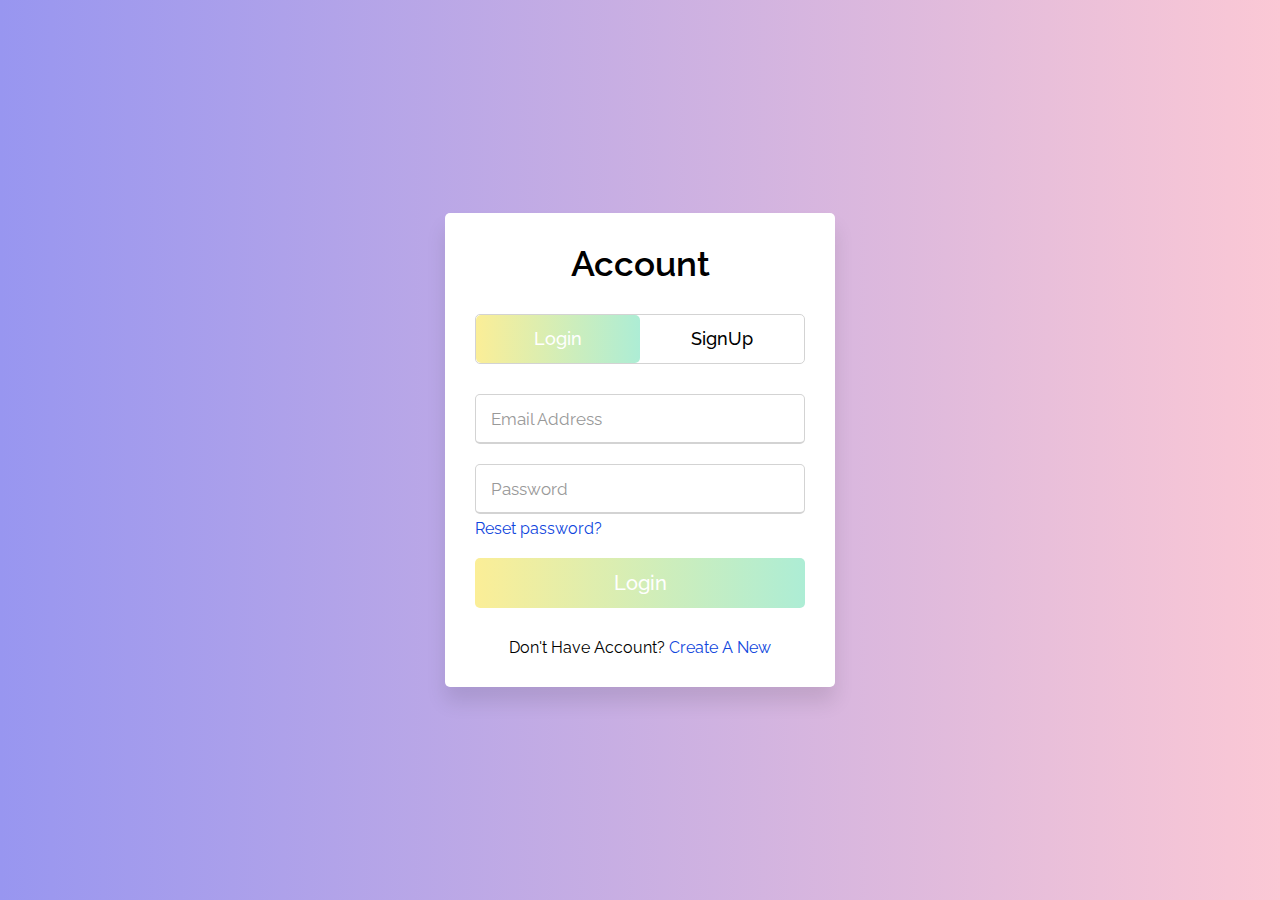
==== index.html @ bf99702b "Rename website.html to index.html" ====
<!DOCTYPE html>
 <html lang="en" dir="ltr">
    <head>
        <script>

        </script>
        <style>
            @import url('https://fonts.googleapis.com/css2?family=Raleway:wght@300&display=swap');

*{
  margin: 0;
  padding: 0;
  box-sizing: border-box;
  font-family: 'Raleway', sans-serif;
}
html,body{
  display: grid;
  height: 100%;
  width: 100%;
  place-items: center;
  background: -webkit-linear-gradient(left, #9896F0,#FBC8D5);
}
::selection{
  background: #12e8f0;
  color: #fff;
}
.wrapper{
  overflow: hidden;
  max-width: 390px;
  background: #fff;
  padding: 30px;
  border-radius: 5px;
  box-shadow: 0px 15px 20px rgba(0,0,0,0.1);
}
.wrapper .title-text{
  display: flex;
  width: 200%;
}
.wrapper .title{
  width: 50%;
  font-size: 35px;
  font-weight: 600;
  text-align: center;
  transition: all 0.6s cubic-bezier(0.68,-0.55,0.265,1.55);
}
.wrapper .slide-controls{
  position: relative;
  display: flex;
  height: 50px;
  width: 100%;
  overflow: hidden;
  margin: 30px 0 10px 0;
  justify-content: space-between;
  border: 1px solid lightgrey;
  border-radius: 5px;
}
.slide-controls .slide{
  height: 100%;
  width: 100%;
  color: #fff;
  font-size: 18px;
  font-weight: 500;
  text-align: center;
  line-height: 48px;
  cursor: pointer;
  z-index: 1;
  transition: all 0.6s ease;
}
.slide-controls label.signup{
  color: #000;
}
.slide-controls .slider-tab{
  position: absolute;
  height: 100%;
  width: 50%;
  left: 0;
  z-index: 0;
  border-radius: 5px;
  background: -webkit-linear-gradient(left, #FBEE97, #ADEDD5);
  transition: all 0.6s cubic-bezier(0.68,-0.55,0.265,1.55);
}
input[type="radio"]{
  display: none;
}
#signup:checked ~ .slider-tab{
  left: 50%;
}
#signup:checked ~ label.signup{
  color: #fff;
  cursor: default;
  user-select: none;
}
#signup:checked ~ label.login{
  color: #000;
}
#login:checked ~ label.signup{
  color: #000;
}
#login:checked ~ label.login{
  cursor: default;
  user-select: none;
}
.wrapper .form-container{
  width: 100%;
  overflow: hidden;
}
.form-container .form-inner{
  display: flex;
  width: 200%;
}
.form-container .form-inner form{
  width: 50%;
  transition: all 0.6s cubic-bezier(0.68,-0.55,0.265,1.55);
}
.form-inner form .field{
  height: 50px;
  width: 100%;
  margin-top: 20px;
}
.form-inner form .field input{
  height: 100%;
  width: 100%;
  outline: none;
  padding-left: 15px;
  border-radius: 5px;
  border: 1px solid lightgrey;
  border-bottom-width: 2px;
  font-size: 17px;
  transition: all 0.3s ease;
}
.form-inner form .field input:focus{
  border-color: #12e8f0;
}
.form-inner form .field input::placeholder{
  color: #999;
  transition: all 0.3s ease;
}
form .field input:focus::placeholder{
  color: #b3b3b3;
}
.form-inner form .pass-link{
  margin-top: 5px;
}
.form-inner form .signup-link{
  text-align: center;
  margin-top: 30px;
}
.form-inner form .pass-link a,
.form-inner form .signup-link a{
  color: #0e45dd;
  text-decoration: none;
}
.form-inner form .pass-link a:hover,
.form-inner form .signup-link a:hover{
  text-decoration: underline;
}
form .btn{
  height: 50px;
  width: 100%;
  border-radius: 5px;
  position: relative;
  overflow: hidden;
}
form .btn .btn-layer{
  height: 100%;
  width: 300%;
  position: absolute;
  left: -100%;
  background: -webkit-linear-gradient(right, #FBEE97, #ADEDD5, #FBEE97, #ADEDD5);
  border-radius: 5px;
  transition: all 0.4s ease;;
}
form .btn:hover .btn-layer{
  left: 0;
}
form .btn input[type="submit"]{
  height: 100%;
  width: 100%;
  z-index: 2;
  position: relative;
  background: none;
  border: none;
  color: #fff;
  padding-left: 0;
  border-radius: 10px;
  font-size: 20px;
  font-weight: 500;
  cursor: pointer;
}
        </style>
       <meta charset="utf-8">
       <title>Sign Up | Log In</title>
       <link rel="stylesheet" href="style.css">
       <meta name="viewport" content="width=device-width, initial-scale=1.0">
    </head>
    <body>
       <div class="wrapper">
          <div class="title-text">
             <div class="title login">
                Account 
             </div>
             <div class="title signup">
                Account
             </div>
          </div>
          <div class="form-container">
             <div class="slide-controls">
                <input type="radio" name="slide" id="login" checked>
                <input type="radio" name="slide" id="signup">
                <label for="login" class="slide login">Login</label>
                <label for="signup" class="slide signup">SignUp</label>
                <div class="slider-tab"></div>
             </div>
             <div class="form-inner">
                <form action="#" class="login">
                   <div class="field">
                      <input type="text" placeholder="Email Address" required>
                   </div>
                   <div class="field">
                      <input type="password" placeholder="Password" required>
                   </div>
                   <div class="pass-link">
                      <a href="#">Reset password?</a>
                   </div>
                   <div class="field btn">
                      <div class="btn-layer"></div>
                      <input type="submit" value="Login">
                   </div>
                   <div class="signup-link">
                      Don't Have Account? <a href="">Create A New</a>
                   </div>
                </form>
                <form action="#" class="signup">
                   <div class="field">
                      <input type="text" placeholder="Email Address" required>
                   </div>
                   <div class="field">
                      <input type="password" placeholder="Password" required>
                   </div>
                   <div class="field">
                      <input type="password" placeholder="Confirm Password" required>
                   </div>
                   <div class="field btn">
                      <div class="btn-layer"></div>
                      <input type="submit" value="SignUp">
                   </div>
                </form>
             </div>
          </div>
       </div>
       <script>
          const loginText = document.querySelector(".title-text .login");
          const loginForm = document.querySelector("form.login");
          const loginBtn = document.querySelector("label.login");
          const signupBtn = document.querySelector("label.signup");
          const signupLink = document.querySelector("form .signup-link a");
          signupBtn.onclick = (()=>{
            loginForm.style.marginLeft = "-50%";
            loginText.style.marginLeft = "-50%";
          });
          loginBtn.onclick = (()=>{
            loginForm.style.marginLeft = "0%";
            loginText.style.marginLeft = "0%";
          });
          signupLink.onclick = (()=>{
            signupBtn.click();
            return false;
          });
       </script>
    </body>
 </html>
---- style.css ----
@import url('https://fonts.googleapis.com/css2?family=Raleway:wght@300&display=swap');

*{
  margin: 0;
  padding: 0;
  box-sizing: border-box;
  font-family: 'Raleway', sans-serif;
}
html,body{
  display: grid;
  height: 100%;
  width: 100%;
  place-items: center;
  background: -webkit-linear-gradient(left, #9896F0,#FBC8D5);
}
::selection{
  background: #12e8f0;
  color: #fff;
}
.wrapper{
  overflow: hidden;
  max-width: 390px;
  background: #fff;
  padding: 30px;
  border-radius: 5px;
  box-shadow: 0px 15px 20px rgba(0,0,0,0.1);
}
.wrapper .title-text{
  display: flex;
  width: 200%;
}
.wrapper .title{
  width: 50%;
  font-size: 35px;
  font-weight: 600;
  text-align: center;
  transition: all 0.6s cubic-bezier(0.68,-0.55,0.265,1.55);
}
.wrapper .slide-controls{
  position: relative;
  display: flex;
  height: 50px;
  width: 100%;
  overflow: hidden;
  margin: 30px 0 10px 0;
  justify-content: space-between;
  border: 1px solid lightgrey;
  border-radius: 5px;
}
.slide-controls .slide{
  height: 100%;
  width: 100%;
  color: #fff;
  font-size: 18px;
  font-weight: 500;
  text-align: center;
  line-height: 48px;
  cursor: pointer;
  z-index: 1;
  transition: all 0.6s ease;
}
.slide-controls label.signup{
  color: #000;
}
.slide-controls .slider-tab{
  position: absolute;
  height: 100%;
  width: 50%;
  left: 0;
  z-index: 0;
  border-radius: 5px;
  background: -webkit-linear-gradient(left, #FBEE97, #ADEDD5);
  transition: all 0.6s cubic-bezier(0.68,-0.55,0.265,1.55);
}
input[type="radio"]{
  display: none;
}
#signup:checked ~ .slider-tab{
  left: 50%;
}
#signup:checked ~ label.signup{
  color: #fff;
  cursor: default;
  user-select: none;
}
#signup:checked ~ label.login{
  color: #000;
}
#login:checked ~ label.signup{
  color: #000;
}
#login:checked ~ label.login{
  cursor: default;
  user-select: none;
}
.wrapper .form-container{
  width: 100%;
  overflow: hidden;
}
.form-container .form-inner{
  display: flex;
  width: 200%;
}
.form-container .form-inner form{
  width: 50%;
  transition: all 0.6s cubic-bezier(0.68,-0.55,0.265,1.55);
}
.form-inner form .field{
  height: 50px;
  width: 100%;
  margin-top: 20px;
}
.form-inner form .field input{
  height: 100%;
  width: 100%;
  outline: none;
  padding-left: 15px;
  border-radius: 5px;
  border: 1px solid lightgrey;
  border-bottom-width: 2px;
  font-size: 17px;
  transition: all 0.3s ease;
}
.form-inner form .field input:focus{
  border-color: #12e8f0;
}
.form-inner form .field input::placeholder{
  color: #999;
  transition: all 0.3s ease;
}
form .field input:focus::placeholder{
  color: #b3b3b3;
}
.form-inner form .pass-link{
  margin-top: 5px;
}
.form-inner form .signup-link{
  text-align: center;
  margin-top: 30px;
}
.form-inner form .pass-link a,
.form-inner form .signup-link a{
  color: #0e45dd;
  text-decoration: none;
}
.form-inner form .pass-link a:hover,
.form-inner form .signup-link a:hover{
  text-decoration: underline;
}
form .btn{
  height: 50px;
  width: 100%;
  border-radius: 5px;
  position: relative;
  overflow: hidden;
}
form .btn .btn-layer{
  height: 100%;
  width: 300%;
  position: absolute;
  left: -100%;
  background: -webkit-linear-gradient(right, #FBEE97, #ADEDD5, #FBEE97, #ADEDD5);
  border-radius: 5px;
  transition: all 0.4s ease;;
}
form .btn:hover .btn-layer{
  left: 0;
}
form .btn input[type="submit"]{
  height: 100%;
  width: 100%;
  z-index: 2;
  position: relative;
  background: none;
  border: none;
  color: #fff;
  padding-left: 0;
  border-radius: 10px;
  font-size: 20px;
  font-weight: 500;
  cursor: pointer;
}
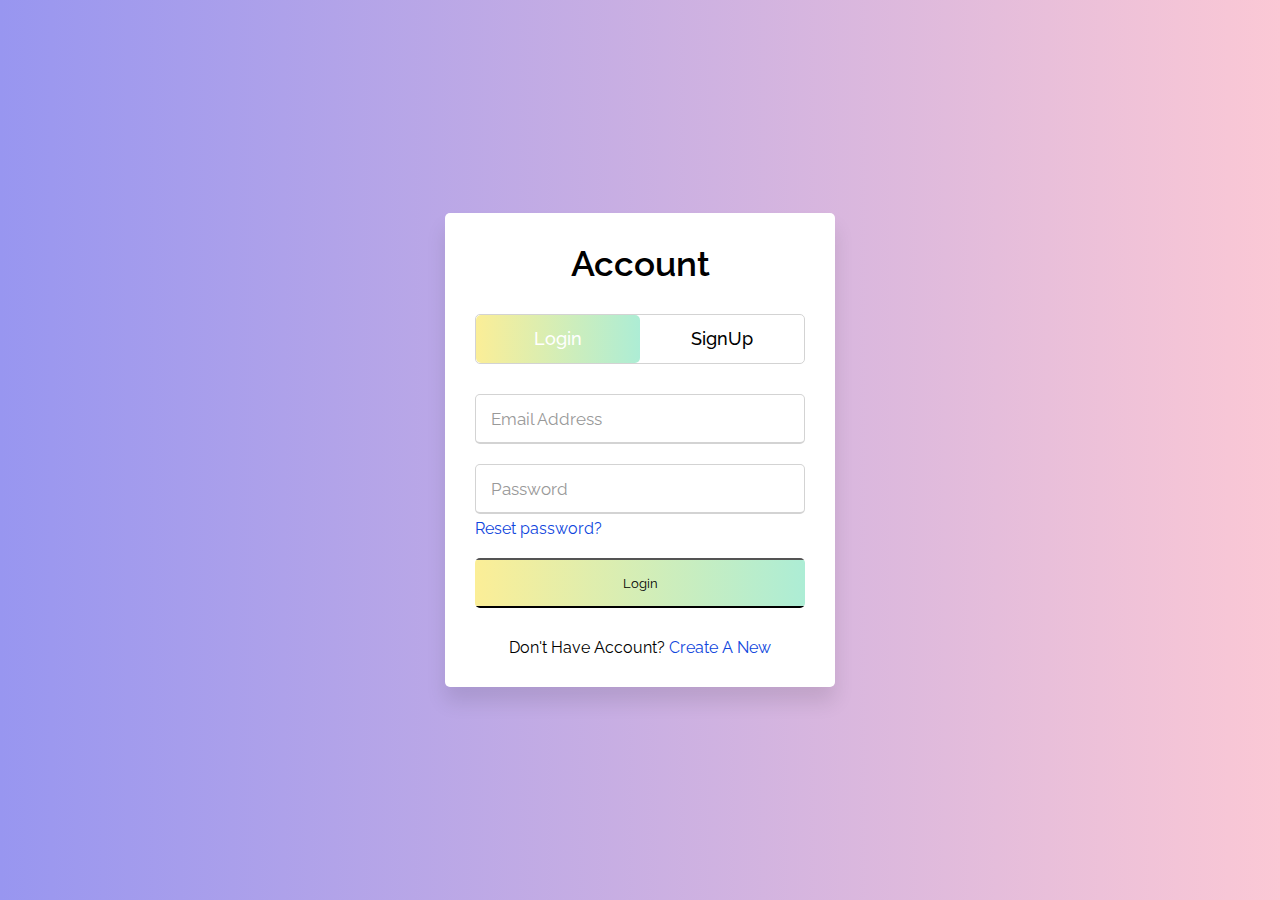
==== commit 5c21bdb6: "Update index.html" ====
--- a/index.html
+++ b/index.html
@@ -1,193 +1,6 @@
 <!DOCTYPE html>
  <html lang="en" dir="ltr">
     <head>
-        <script>
-
-        </script>
-        <style>
-            @import url('https://fonts.googleapis.com/css2?family=Raleway:wght@300&display=swap');
-
-*{
-  margin: 0;
-  padding: 0;
-  box-sizing: border-box;
-  font-family: 'Raleway', sans-serif;
-}
-html,body{
-  display: grid;
-  height: 100%;
-  width: 100%;
-  place-items: center;
-  background: -webkit-linear-gradient(left, #9896F0,#FBC8D5);
-}
-::selection{
-  background: #12e8f0;
-  color: #fff;
-}
-.wrapper{
-  overflow: hidden;
-  max-width: 390px;
-  background: #fff;
-  padding: 30px;
-  border-radius: 5px;
-  box-shadow: 0px 15px 20px rgba(0,0,0,0.1);
-}
-.wrapper .title-text{
-  display: flex;
-  width: 200%;
-}
-.wrapper .title{
-  width: 50%;
-  font-size: 35px;
-  font-weight: 600;
-  text-align: center;
-  transition: all 0.6s cubic-bezier(0.68,-0.55,0.265,1.55);
-}
-.wrapper .slide-controls{
-  position: relative;
-  display: flex;
-  height: 50px;
-  width: 100%;
-  overflow: hidden;
-  margin: 30px 0 10px 0;
-  justify-content: space-between;
-  border: 1px solid lightgrey;
-  border-radius: 5px;
-}
-.slide-controls .slide{
-  height: 100%;
-  width: 100%;
-  color: #fff;
-  font-size: 18px;
-  font-weight: 500;
-  text-align: center;
-  line-height: 48px;
-  cursor: pointer;
-  z-index: 1;
-  transition: all 0.6s ease;
-}
-.slide-controls label.signup{
-  color: #000;
-}
-.slide-controls .slider-tab{
-  position: absolute;
-  height: 100%;
-  width: 50%;
-  left: 0;
-  z-index: 0;
-  border-radius: 5px;
-  background: -webkit-linear-gradient(left, #FBEE97, #ADEDD5);
-  transition: all 0.6s cubic-bezier(0.68,-0.55,0.265,1.55);
-}
-input[type="radio"]{
-  display: none;
-}
-#signup:checked ~ .slider-tab{
-  left: 50%;
-}
-#signup:checked ~ label.signup{
-  color: #fff;
-  cursor: default;
-  user-select: none;
-}
-#signup:checked ~ label.login{
-  color: #000;
-}
-#login:checked ~ label.signup{
-  color: #000;
-}
-#login:checked ~ label.login{
-  cursor: default;
-  user-select: none;
-}
-.wrapper .form-container{
-  width: 100%;
-  overflow: hidden;
-}
-.form-container .form-inner{
-  display: flex;
-  width: 200%;
-}
-.form-container .form-inner form{
-  width: 50%;
-  transition: all 0.6s cubic-bezier(0.68,-0.55,0.265,1.55);
-}
-.form-inner form .field{
-  height: 50px;
-  width: 100%;
-  margin-top: 20px;
-}
-.form-inner form .field input{
-  height: 100%;
-  width: 100%;
-  outline: none;
-  padding-left: 15px;
-  border-radius: 5px;
-  border: 1px solid lightgrey;
-  border-bottom-width: 2px;
-  font-size: 17px;
-  transition: all 0.3s ease;
-}
-.form-inner form .field input:focus{
-  border-color: #12e8f0;
-}
-.form-inner form .field input::placeholder{
-  color: #999;
-  transition: all 0.3s ease;
-}
-form .field input:focus::placeholder{
-  color: #b3b3b3;
-}
-.form-inner form .pass-link{
-  margin-top: 5px;
-}
-.form-inner form .signup-link{
-  text-align: center;
-  margin-top: 30px;
-}
-.form-inner form .pass-link a,
-.form-inner form .signup-link a{
-  color: #0e45dd;
-  text-decoration: none;
-}
-.form-inner form .pass-link a:hover,
-.form-inner form .signup-link a:hover{
-  text-decoration: underline;
-}
-form .btn{
-  height: 50px;
-  width: 100%;
-  border-radius: 5px;
-  position: relative;
-  overflow: hidden;
-}
-form .btn .btn-layer{
-  height: 100%;
-  width: 300%;
-  position: absolute;
-  left: -100%;
-  background: -webkit-linear-gradient(right, #FBEE97, #ADEDD5, #FBEE97, #ADEDD5);
-  border-radius: 5px;
-  transition: all 0.4s ease;;
-}
-form .btn:hover .btn-layer{
-  left: 0;
-}
-form .btn input[type="submit"]{
-  height: 100%;
-  width: 100%;
-  z-index: 2;
-  position: relative;
-  background: none;
-  border: none;
-  color: #fff;
-  padding-left: 0;
-  border-radius: 10px;
-  font-size: 20px;
-  font-weight: 500;
-  cursor: pointer;
-}
-        </style>
        <meta charset="utf-8">
        <title>Sign Up | Log In</title>
        <link rel="stylesheet" href="style.css">
@@ -212,25 +25,24 @@
                 <div class="slider-tab"></div>
              </div>
              <div class="form-inner">
-                <form action="#" class="login">
+                <form action="login.php" class="login" method="post">
                    <div class="field">
-                      <input type="text" placeholder="Email Address" required>
+                      <input type="text" name="username" placeholder="Email Address" required>
                    </div>
                    <div class="field">
-                      <input type="password" placeholder="Password" required>
+                      <input type="password" name="password" placeholder="Password" required>
                    </div>
                    <div class="pass-link">
                       <a href="#">Reset password?</a>
                    </div>
                    <div class="field btn">
-                      <div class="btn-layer"></div>
-                      <input type="submit" value="Login">
+                      <button class="btn-layer" type="submit">Login</button>
                    </div>
                    <div class="signup-link">
                       Don't Have Account? <a href="">Create A New</a>
                    </div>
                 </form>
-                <form action="#" class="signup">
+                <form action="login.php" class="signup" method="POST">
                    <div class="field">
                       <input type="text" placeholder="Email Address" required>
                    </div>
